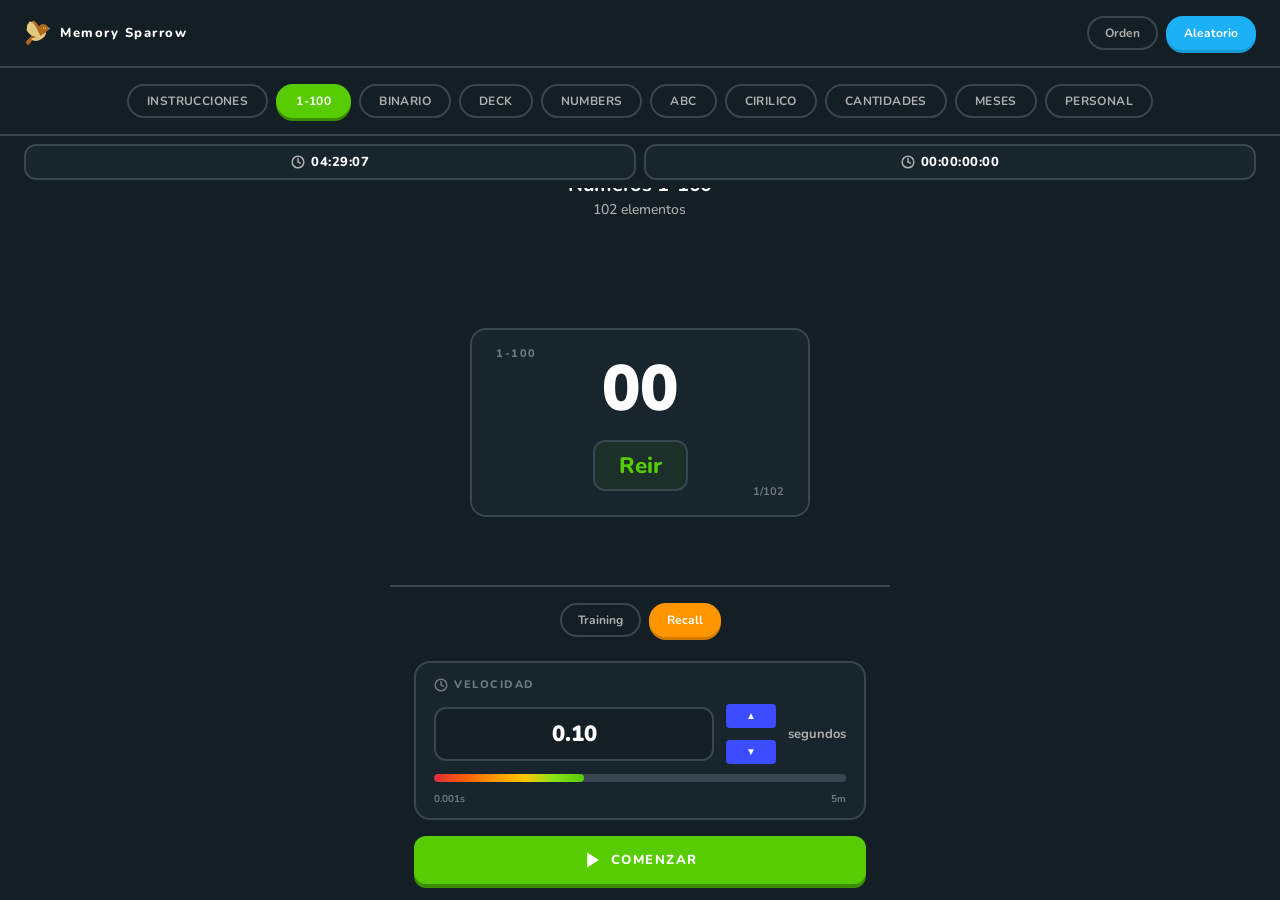
==== memory-plus-plus.html @ 6c444a7f "Memory Sparrow — sistema de memorización con gamificación Características principales: - Módulo 1-10" ====
<!DOCTYPE html>
<html lang="es">
<head>
<meta charset="UTF-8">
<meta name="viewport" content="width=device-width, initial-scale=1.0, user-scalable=no">
<title>Memory Sparrow</title>
<link rel="stylesheet" href="css/style.css">
</head>
<body>

<div class="app">

  <div class="top-bar">
    <div class="top-bar-brand">
      <img src="synaptic.svg" class="logo-icon" width="28" height="28" alt="">
      <span class="logo-text">Memory Sparrow</span>
    </div>
    <div class="top-bar-pills">
      <button class="mode-pill" id="modeOrden">Orden</button>
      <button class="mode-pill active" id="modeAleatorio">Aleatorio</button>
    </div>
  </div>

  <nav class="category-pills">
    <button class="cat-pill" data-set="instructions">Instrucciones</button>
    <button class="cat-pill active" data-set="1-100">1-100</button>
    <button class="cat-pill" data-set="binario">Binario</button>
    <button class="cat-pill" data-set="deck">Deck</button>
    <button class="cat-pill" data-set="numbers">Numbers</button>
    <button class="cat-pill" data-set="abc">ABC</button>
    <button class="cat-pill" data-set="cirilico">Cirilico</button>
    <button class="cat-pill" data-set="cantidades">Cantidades</button>
    <button class="cat-pill" data-set="meses">Meses</button>
    <button class="cat-pill" data-set="personal">Personal</button>
  </nav>

  <div class="info-bar">
    <div class="info-module clock-module">
      <svg width="14" height="14" viewBox="0 0 24 24" fill="none" stroke="#AFAFAF" stroke-width="2.5" stroke-linecap="round" stroke-linejoin="round"><circle cx="12" cy="12" r="10"/><polyline points="12 6 12 12 16 14"/></svg>
      <span class="info-value" id="clockDisplay">00:00:00</span>
    </div>
    <div class="info-module timer-module">
      <svg width="14" height="14" viewBox="0 0 24 24" fill="none" stroke="#AFAFAF" stroke-width="2.5" stroke-linecap="round" stroke-linejoin="round"><circle cx="12" cy="12" r="10"/><line x1="12" y1="6" x2="12" y2="12"/><line x1="12" y1="12" x2="16" y2="14"/></svg>
      <span class="info-value" id="timerDisplay">00:00:00:00</span>
    </div>
  </div>

  <main class="content">
    <div class="lesson-header">
      <h2 class="lesson-title" id="lessonTitle">Selecciona un grupo</h2>
      <p class="lesson-subtitle" id="lessonSubtitle">para comenzar a memorizar</p>
    </div>
    <div class="numbers-config" id="numbersConfig" style="display:none">
      <div class="config-row">
        <label class="config-label">Cantidad</label>
        <input type="number" class="config-input" id="numCount" value="5" min="1" max="100" inputmode="numeric">
      </div>
      <div class="config-row">
        <label class="config-label">Desde</label>
        <input type="number" class="config-input" id="numFrom" value="1" min="0" inputmode="numeric">
      </div>
      <div class="config-row">
        <label class="config-label">Hasta</label>
        <input type="number" class="config-input" id="numTo" value="69" min="1" inputmode="numeric">
      </div>
    </div>
    <div class="binario-config" id="binarioConfig" style="display:none">
      <div class="config-row">
        <label class="config-label">Cantidad</label>
        <input type="number" class="config-input" id="binCount" value="5" min="1" max="50" inputmode="numeric">
      </div>
    </div>
    <div class="personal-config" id="personalConfig" style="display:none">
      <textarea class="personal-textarea" id="personalTextarea" rows="3" placeholder="Pega tus palabras... (coma, espacio o salto de línea)"></textarea>
    </div>
    <div class="instructions-table" id="instructionsTable" style="display:none">
      <table>
        <thead><tr><th>#</th><th>Consonantes</th></tr></thead>
        <tbody>
          <tr><td>0</td><td>R (rr)</td></tr>
          <tr><td>1</td><td>T · D</td></tr>
          <tr><td>2</td><td>N · Ñ</td></tr>
          <tr><td>3</td><td>M</td></tr>
          <tr><td>4</td><td>C · K · Q</td></tr>
          <tr><td>5</td><td>L · LL</td></tr>
          <tr><td>6</td><td>S · Z · C (ce, ci)</td></tr>
          <tr><td>7</td><td>F · J · G (ge, gi)</td></tr>
          <tr><td>8</td><td>CH · G (ga, go, gu)</td></tr>
          <tr><td>9</td><td>V · B · P</td></tr>
        </tbody>
      </table>
    </div>
    <div class="card-wrapper" id="cardContainer">
      <div class="empty-state" id="emptyState">
        <svg width="48" height="48" viewBox="0 0 24 24" fill="none" stroke="#37464F" stroke-width="2" stroke-linecap="round" stroke-linejoin="round"><path d="M13 2L3 14h6l-2 8 10-12h-6l2-8z"/></svg>
        <span>Toca una categoría</span>
      </div>
    </div>
    <button class="resultado-btn" id="resultadoBtn" style="display:none">RESULTADO</button>
  </main>

  <div class="bottom-controls">
    <div class="mode-bar">
      <button class="mode-pill" id="modeTraining">Training</button>
      <button class="mode-pill active" id="modeRecall">Recall</button>
    </div>
    <div class="speed-box">
      <div class="speed-label-row">
        <svg class="speed-icon-small" width="14" height="14" viewBox="0 0 24 24" fill="none" stroke="#AFAFAF" stroke-width="2.5" stroke-linecap="round"><circle cx="12" cy="12" r="10"/><polyline points="12 6 12 12 16 14"/></svg>
        <span class="speed-title">VELOCIDAD</span>
      </div>
      <div class="speed-input-row">
        <input type="text" class="speed-input" id="speedInput" value="0.10" inputmode="decimal" autocomplete="off">
        <div class="speed-arrows">
          <button class="speed-arrow" id="speedUp">▲</button>
          <button class="speed-arrow" id="speedDown">▼</button>
        </div>
        <span class="speed-unit">segundos</span>
      </div>
      <div class="speed-bar">
        <div class="speed-fill" id="speedFill"></div>
      </div>
      <div class="speed-limits">
        <span>0.001s</span>
        <span>5m</span>
      </div>
    </div>
    <button class="duo-btn play-btn" id="pauseBtn">
      <svg class="btn-icon" width="20" height="20" viewBox="0 0 24 24" fill="currentColor"><polygon points="5 3 19 12 5 21 5 3"/></svg>
      <span class="btn-label">COMENZAR</span>
    </button>
  </div>

</div>

<script src="js/script.js"></script>
</body>
</html>
---- css/style.css ----
@import url('https://fonts.googleapis.com/css2?family=Nunito:wght@400;500;600;700;800;900&display=swap');

:root {
  --bg: #131F24;
  --bg-card: #18252C;
  --border: #37464F;
  --text: #FFFFFF;
  --text-muted: #AFAFAF;
  --text-dim: #6B7B83;
  --green: #58CC02;
  --green-dark: #46A302;
  --green-shadow: #3C8C00;
  --blue: #1CB0F6;
  --blue-dark: #189AD6;
  --orange: #FF9600;
  --sp-xs: 4px;
  --sp-sm: 8px;
  --sp-md: 16px;
  --sp-lg: 24px;
  --radius-sm: 8px;
  --radius-md: 12px;
  --radius-lg: 16px;
  --radius-pill: 999px;
}

*, *::before, *::after { margin:0; padding:0; box-sizing:border-box; }
html, body { height:100%; overflow:hidden; }

body {
  font-family: 'Nunito', 'Segoe UI', system-ui, sans-serif;
  background: var(--bg);
  color: var(--text);
  width: 100%;
  -webkit-tap-highlight-color: transparent;
}

.app {
  display: flex; flex-direction: column;
  height: 100vh;
}

/* ========== TOP BAR ========== */
.top-bar {
  display: flex; align-items: center; justify-content: space-between;
  padding: var(--sp-md) var(--sp-lg);
  border-bottom: 2px solid var(--border);
}

.top-bar-brand {
  display: flex; align-items: center; gap: var(--sp-sm);
}

.logo-icon {
  flex-shrink: 0;
}

.logo-text {
  font-weight: 800;
  font-size: 13px;
  letter-spacing: 1.5px;
  color: var(--text);
}

.top-bar-pills {
  display: flex; gap: var(--sp-sm);
}

.mode-pill {
  display: flex; align-items: center; justify-content: center;
  height: 34px;
  padding: 0 16px;
  border-radius: var(--radius-pill);
  border: 2px solid var(--border);
  background: transparent;
  font-weight: 700;
  font-size: 12px;
  color: var(--text-muted);
  cursor: pointer;
  font-family: 'Nunito', sans-serif;
  transition: background 0.15s ease, border-color 0.15s ease, color 0.15s ease, box-shadow 0.15s ease;
  white-space: nowrap;
  box-shadow: 0 3px 0 transparent;
}

.mode-pill.active {
  background: var(--blue);
  border-color: var(--blue);
  color: #fff;
  box-shadow: 0 3px 0 var(--blue-dark);
}

.mode-pill.active:active {
  transform: translateY(3px);
  box-shadow: 0 0 0 var(--blue-dark);
}

/* ========== MODE BAR ========== */
.mode-bar {
  display: flex; gap: var(--sp-sm);
  justify-content: center;
  margin-bottom: 0.5em;
}

.mode-bar .mode-pill.active {
  background: var(--orange);
  border-color: var(--orange);
  box-shadow: 0 3px 0 #D47A00;
  color: #fff;
}

.mode-bar .mode-pill.active:active {
  box-shadow: 0 0 0 #D47A00;
}

/* ========== CATEGORY PILLS ========== */
.category-pills {
    display: flex;
    gap: var(--sp-sm);
    padding: 1em;
    overflow-x: auto;
    scrollbar-width: none;
    -ms-overflow-style: none;
    border-bottom: 2px solid var(--border);
    flex-wrap: nowrap;
    flex-direction: row;
    align-content: center;
    align-items: unset;
}

.category-pills::-webkit-scrollbar { display:none; }

.cat-pill {
  display: flex;
  align-items: center;
  justify-content: center;
  height: 34px;
  padding: 0 18px;
  background: transparent;
  border: 2px solid var(--border);
  color: var(--text-muted);
  border-radius: var(--radius-pill);
  font-size: 12px;
  font-weight: 700;
  text-transform: uppercase;
  letter-spacing: 0.4px;
  cursor: pointer;
  white-space: nowrap;
  transition: background 0.15s ease, border-color 0.15s ease, color 0.15s ease;
  user-select: none;
  font-family: 'Nunito', sans-serif;
  flex-shrink: 0;
  -webkit-tap-highlight-color: transparent;
  box-shadow: 0 3px 0 transparent;
}

.cat-pill:hover {
  background: rgba(255,255,255,0.04);
}

.cat-pill.active {
  background: var(--green);
  border-color: var(--green);
  color: #fff;
  box-shadow: 0 3px 0 var(--green-shadow);
}

/* ========== INFO BAR ========== */
.info-bar {
  display: flex;
  gap: var(--sp-sm);
  padding: 8px var(--sp-lg);
}

.info-module {
  flex: 1;
  display: flex; align-items: center; gap: 6px;
  background: var(--bg-card);
  border: 2px solid var(--border);
  border-radius: var(--radius-md);
  padding: 7px 12px;
  justify-content: center;
}

.info-value {
  font-weight: 800;
  font-size: 13px;
  color: var(--text);
  font-variant-numeric: tabular-nums;
  letter-spacing: 0.5px;
}

/* ========== CONTENT AREA ========== */
.content {
  flex: 1;
  display: flex; flex-direction: column;
  align-items: center; justify-content: center;
  padding: var(--sp-lg);
  gap: var(--sp-lg);
  overflow-y: auto;
}

.content.no-center {
  justify-content: flex-start;
  padding-bottom: 2em;
}

.lesson-header {
  text-align: center;
}

.lesson-title {
  font-weight: 700;
  font-size: 20px;
  letter-spacing: -0.3px;
  color: var(--text);
}

.lesson-subtitle {
  font-weight: 500;
  font-size: 14px;
  color: var(--text-muted);
  margin-top: 2px;
}

.numbers-config {
  display: flex; gap: var(--sp-sm);
  width: 100%; max-width: 340px;
  padding: 0 4px;
}

.config-row {
  display: flex; flex-direction: column;
  align-items: center; gap: 2px;
  flex: 1;
}

.config-label {
  font-weight: 800;
  font-size: 10px;
  letter-spacing: 1px;
  color: var(--text-dim);
  text-transform: uppercase;
}

.config-input {
  width: 100%;
  background: var(--bg-card);
  border: 2px solid var(--border);
  border-radius: var(--radius-md);
  padding: 8px 4px;
  font-size: 15px;
  font-weight: 800;
  color: var(--text);
  font-family: 'Nunito', sans-serif;
  text-align: center;
  outline: none;
  transition: border-color 0.15s;
}

.config-input:focus {
  border-color: var(--blue);
  box-shadow: 0 0 0 3px rgba(28,176,246,0.15);
}

.binario-config {
  display: flex; justify-content: center;
  width: 100%; max-width: 340px;
  padding: 0 4px;
}

.personal-config {
  width: 100%; max-width: 340px;
  padding: 0 4px;
}

.personal-textarea {
  width: 100%;
  background: var(--bg-card);
  border: 2px solid var(--border);
  border-radius: var(--radius-md);
  padding: 12px;
  font-size: 14px;
  font-weight: 600;
  color: var(--text);
  font-family: 'Nunito', sans-serif;
  outline: none;
  resize: vertical;
  transition: border-color 0.15s;
  min-height: 80px;
}

.personal-textarea:focus {
  border-color: var(--green);
  box-shadow: 0 0 0 3px rgba(88,204,2,0.15);
}

.personal-textarea::placeholder {
  color: var(--text-dim);
  font-weight: 500;
}

.instructions-table {
  width: 100%; max-width: 340px;
  padding: 0 4px;
}

.instructions-table table {
  width: 100%;
  border-collapse: collapse;
  background: var(--bg-card);
  border: 2px solid var(--border);
  border-radius: var(--radius-lg);
  overflow: hidden;
}

.instructions-table th,
.instructions-table td {
  padding: 8px 14px;
  text-align: left;
  font-weight: 700;
  font-size: 13px;
  border-bottom: 1px solid var(--border);
}

.instructions-table th {
  background: rgba(88,204,2,0.1);
  color: var(--green);
  font-weight: 800;
  font-size: 11px;
  text-transform: uppercase;
  letter-spacing: 1px;
}

.instructions-table th:first-child,
.instructions-table td:first-child {
  text-align: center;
  width: 40px;
  color: var(--green);
  font-weight: 900;
}

.instructions-table td:last-child {
  color: var(--text);
}

.instructions-table tr:last-child td {
  border-bottom: none;
}

.card-wrapper {
  position: relative;
  width: 300px;
  min-height: 200px;
  height: auto;
  max-width: 92vw;
  max-height: none;
  display: flex; align-items: center; justify-content: center;
  flex-shrink: 0;
}

.card {
  position: relative;
  width: 100%;
  height: auto;
  min-height: 180px;
  max-width: 340px;
  background: var(--bg-card);
  border: 2px solid var(--border);
  border-radius: var(--radius-lg);
  display: flex; flex-direction: column;
  align-items: center; justify-content: center;
  gap: var(--sp-md);
  opacity: 0;
  transition: opacity 0.15s ease;
  pointer-events: none;
  padding: 24px 20px;
}

.card.visible {
  opacity: 1;
  pointer-events: auto;
}

.card-top {
  font-size: 3.5rem;
  font-weight: 900;
  color: var(--text);
  line-height: 1.1;
  text-align: center;
  word-break: break-word;
  overflow-wrap: break-word;
  max-width: 100%;
}

.card-bottom {
  font-size: 1.3rem;
  font-weight: 800;
  color: var(--green);
  text-align: center;
  padding: 8px 24px;
  border: 2px solid var(--border);
  border-radius: var(--radius-md);
  background: rgba(88,204,2,0.06);
}

.card-label {
  position: absolute; top: var(--sp-md); left: var(--sp-lg);
  font-size: 11px; font-weight: 800;
  color: var(--text-dim);
  letter-spacing: 1.5px;
  text-transform: uppercase;
}

.card-index {
  position: absolute; bottom: var(--sp-md); right: var(--sp-lg);
  font-size: 11px; font-weight: 700;
  color: var(--text-dim);
}

.empty-state {
  display: flex; flex-direction: column;
  align-items: center; gap: var(--sp-md);
  position: absolute;
}

.empty-state span {
  font-weight: 600;
  font-size: 14px;
  color: var(--text-dim);
}

.empty-state svg {
  opacity: 0.3;
}

/* ========== RESULTADO BUTTON ========== */
.resultado-btn {
  display: flex; align-items: center; justify-content: center;
  background: var(--orange);
  color: #fff;
  border: none;
  border-radius: var(--radius-md);
  padding: 12px 24px;
  font-weight: 800;
  font-size: 13px;
  text-transform: uppercase;
  letter-spacing: 1.5px;
  cursor: pointer;
  box-shadow: 0 4px 0 #D47A00;
  transition: all 0.1s ease;
  font-family: 'Nunito', sans-serif;
  -webkit-tap-highlight-color: transparent;
  user-select: none;
  margin-top: 8px;
}

.resultado-btn:active {
  transform: translateY(4px);
  box-shadow: 0 0 0 #D47A00;
}

/* ========== BOTTOM CONTROLS ========== */
.bottom-controls {
  padding: var(--sp-md) var(--sp-lg);
  border-top: 2px solid var(--border);
  display: flex; flex-direction: column;
  gap: var(--sp-md);
}

.speed-box {
  background: var(--bg-card);
  border: 2px solid var(--border);
  border-radius: var(--radius-lg);
  padding: 14px 18px 12px;
  display: flex; flex-direction: column;
  gap: 10px;
}

.speed-label-row {
  display: flex; align-items: center; gap: 6px;
  margin-bottom: 2px;
}

.speed-icon-small {
  flex-shrink: 0;
  opacity: 0.6;
}

.speed-title {
  font-weight: 800;
  font-size: 11px;
  letter-spacing: 1.5px;
  color: var(--text-dim);
  text-transform: uppercase;
}

.speed-input-row {
  display: flex; align-items: center; gap: var(--sp-sm);
}

.speed-input {
  flex: 1;
  background: var(--bg);
  border: 2px solid var(--border);
  border-radius: var(--radius-md);
  padding: 10px 14px;
  font-size: 22px;
  font-weight: 900;
  color: var(--text);
  font-family: 'Nunito', sans-serif;
  text-align: center;
  outline: none;
  transition: border-color 0.15s;
  font-variant-numeric: tabular-nums;
  min-width: 0;
}

.speed-input:focus {
  border-color: var(--green);
  box-shadow: 0 0 0 3px rgba(88,204,2,0.15);
}

.speed-unit {
  font-weight: 700;
  font-size: 13px;
  color: var(--text-muted);
  white-space: nowrap;
}

.speed-arrows {
  display: flex; flex-direction: column;
  gap: 12px;
  margin: 0 4px;
}

.speed-arrow {
  background: #3c4dff;
  color: #fff;
  border: none;
  border-radius: 4px;
  width: 5em; height: 24px;
  font-size: 10px;
  cursor: pointer;
  display: flex; align-items: center; justify-content: center;
  padding: 0;
  line-height: 1;
  transition: all 0.1s ease;
  font-family: 'Nunito', sans-serif;
  -webkit-tap-highlight-color: transparent;
}

.speed-arrow:active {
  transform: scale(0.9);
  opacity: 0.85;
}

.speed-bar {
  position: relative;
  height: 8px;
  background: var(--border);
  border-radius: 4px;
  overflow: hidden;
}

.speed-fill {
  position: absolute;
  left: 0; top: 0; bottom: 0;
  background: linear-gradient(90deg, #E12B44, #FF5C00, #FF9600, #FFC800, #89E219, #58CC02);
  border-radius: 4px;
  transition: width 0.15s ease;
  width: 0%;
}

.speed-limits {
  display: flex; justify-content: space-between;
  font-size: 10px; font-weight: 700;
  color: var(--text-dim);
}

/* ========== DUO 3D BUTTON ========== */
.duo-btn {
  display: flex; align-items: center; justify-content: center;
  gap: var(--sp-sm);
  background: var(--green);
  color: #fff;
  border: none;
  border-radius: var(--radius-md);
  padding: 14px 24px;
  font-weight: 800;
  font-size: 13px;
  text-transform: uppercase;
  letter-spacing: 1.5px;
  cursor: pointer;
  box-shadow: 0 4px 0 var(--green-shadow);
  transition: all 0.1s ease;
  font-family: 'Nunito', sans-serif;
  width: 100%;
  -webkit-tap-highlight-color: transparent;
  user-select: none;
}

.duo-btn:active {
  transform: translateY(4px);
  box-shadow: 0 0 0 var(--green-shadow);
}

.duo-btn.paused {
  background: var(--orange);
  box-shadow: 0 4px 0 #D47A00;
}

.duo-btn.paused:active {
  box-shadow: 0 0 0 #D47A00;
}

.duo-btn .btn-icon { flex-shrink: 0; }
.duo-btn .btn-label { white-space: nowrap; }

/* ========== RESPONSIVE ========== */
@media (min-width: 600px) {
  .card-wrapper { width: 340px; height: 360px; }
  .card-top { font-size: 4rem; }
  .card-bottom { font-size: 1.4rem; }
}

@media (min-width: 900px) {
  .category-pills { justify-content: center; }
  .bottom-controls {
    max-width: 500px; margin: 0 auto; width: 100%;
  }
}
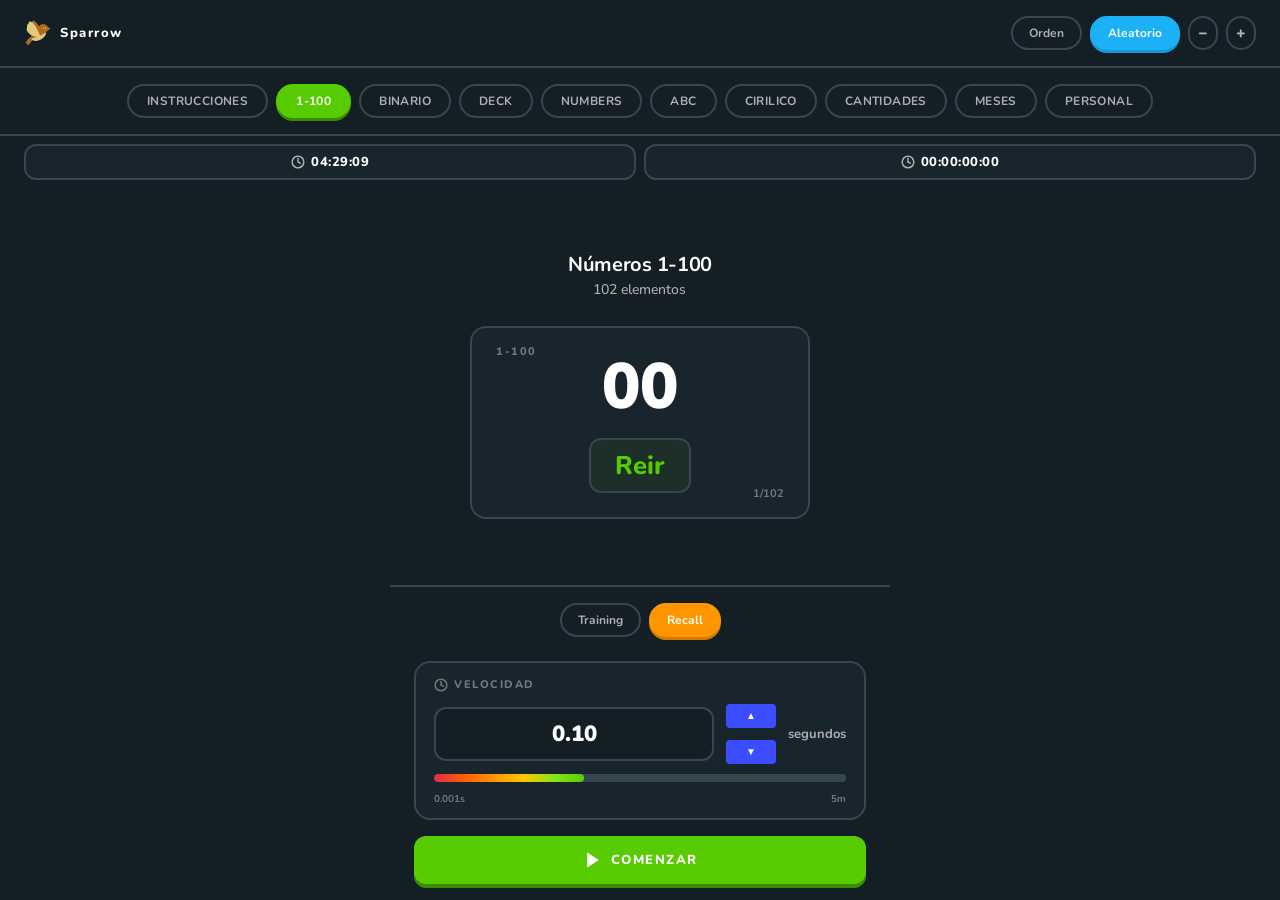
==== commit f8116e27: "Sparrow v2 — Recall interactivo, Binario reformateado, control de fuente y mejoras móviles ### Recal" ====
--- a/memory-plus-plus.html
+++ b/memory-plus-plus.html
@@ -3,7 +3,7 @@
 <head>
 <meta charset="UTF-8">
 <meta name="viewport" content="width=device-width, initial-scale=1.0, user-scalable=no">
-<title>Memory Sparrow</title>
+<title>Sparrow</title>
 <link rel="stylesheet" href="css/style.css">
 </head>
 <body>
@@ -13,11 +13,13 @@
   <div class="top-bar">
     <div class="top-bar-brand">
       <img src="synaptic.svg" class="logo-icon" width="28" height="28" alt="">
-      <span class="logo-text">Memory Sparrow</span>
+      <span class="logo-text">Sparrow</span>
     </div>
     <div class="top-bar-pills">
       <button class="mode-pill" id="modeOrden">Orden</button>
       <button class="mode-pill active" id="modeAleatorio">Aleatorio</button>
+      <button class="mode-pill font-pill" id="fontDown">−</button>
+      <button class="mode-pill font-pill" id="fontUp">+</button>
     </div>
   </div>
 
@@ -61,7 +63,7 @@
       </div>
       <div class="config-row">
         <label class="config-label">Hasta</label>
-        <input type="number" class="config-input" id="numTo" value="69" min="1" inputmode="numeric">
+        <input type="number" class="config-input" id="numTo" value="100" min="1" inputmode="numeric">
       </div>
     </div>
     <div class="binario-config" id="binarioConfig" style="display:none">
@@ -96,7 +98,10 @@
         <span>Toca una categoría</span>
       </div>
     </div>
-    <button class="resultado-btn" id="resultadoBtn" style="display:none">RESULTADO</button>
+    <div class="recall-compare" id="recallCompare" style="display:none">
+      <input type="text" class="recall-input" id="recallInput" placeholder="Escribe lo que recuerdas..." autocomplete="off">
+      <button class="compare-btn" id="compareBtn">COMPARAR</button>
+    </div>
   </main>
 
   <div class="bottom-controls">
--- a/css/style.css
+++ b/css/style.css
@@ -24,7 +24,7 @@
 }
 
 *, *::before, *::after { margin:0; padding:0; box-sizing:border-box; }
-html, body { height:100%; overflow:hidden; }
+html, body { height:100%; overflow-x:hidden; }
 
 body {
   font-family: 'Nunito', 'Segoe UI', system-ui, sans-serif;
@@ -36,7 +36,7 @@
 
 .app {
   display: flex; flex-direction: column;
-  height: 100vh;
+  min-height: 100%;
 }
 
 /* ========== TOP BAR ========== */
@@ -90,8 +90,15 @@
 }
 
 .mode-pill.active:active {
-  transform: translateY(3px);
   box-shadow: 0 0 0 var(--blue-dark);
+}
+
+.font-pill {
+  width: 30px;
+  padding: 0;
+  text-align: center;
+  font-size: 16px;
+  font-weight: 900;
 }
 
 /* ========== MODE BAR ========== */
@@ -348,6 +355,7 @@
 }
 
 .card-wrapper {
+  --card-font-size: 4em;
   position: relative;
   width: 300px;
   min-height: 200px;
@@ -371,7 +379,7 @@
   align-items: center; justify-content: center;
   gap: var(--sp-md);
   opacity: 0;
-  transition: opacity 0.15s ease;
+  transition: opacity 0.15s ease, background 0.2s ease, border-color 0.2s ease;
   pointer-events: none;
   padding: 24px 20px;
 }
@@ -382,7 +390,7 @@
 }
 
 .card-top {
-  font-size: 3.5rem;
+  font-size: var(--card-font-size);
   font-weight: 900;
   color: var(--text);
   line-height: 1.1;
@@ -393,7 +401,7 @@
 }
 
 .card-bottom {
-  font-size: 1.3rem;
+  font-size: calc(var(--card-font-size) * 0.4);
   font-weight: 800;
   color: var(--green);
   text-align: center;
@@ -433,30 +441,89 @@
   opacity: 0.3;
 }
 
-/* ========== RESULTADO BUTTON ========== */
-.resultado-btn {
-  display: flex; align-items: center; justify-content: center;
-  background: var(--orange);
+.recall-compare {
+  display: flex; gap: var(--sp-sm);
+  width: 100%; max-width: 340px;
+  margin-top: 8px;
+}
+
+.recall-input {
+  flex: 1;
+  background: var(--bg-card);
+  border: 2px solid var(--border);
+  border-radius: var(--radius-md);
+  padding: 10px 12px;
+  font-size: 14px;
+  font-weight: 700;
+  color: var(--text);
+  font-family: 'Nunito', sans-serif;
+  outline: none;
+  transition: border-color 0.15s;
+  min-width: 0;
+}
+
+.recall-input:focus {
+  border-color: var(--blue);
+  box-shadow: 0 0 0 3px rgba(28,176,246,0.15);
+}
+
+.compare-btn {
+  background: var(--blue);
   color: #fff;
   border: none;
   border-radius: var(--radius-md);
-  padding: 12px 24px;
-  font-weight: 800;
-  font-size: 13px;
+  padding: 0 16px;
+  font-weight: 800;
+  font-size: 12px;
   text-transform: uppercase;
-  letter-spacing: 1.5px;
+  letter-spacing: 1px;
   cursor: pointer;
-  box-shadow: 0 4px 0 #D47A00;
+  box-shadow: 0 4px 0 var(--blue-dark);
   transition: all 0.1s ease;
   font-family: 'Nunito', sans-serif;
+  white-space: nowrap;
   -webkit-tap-highlight-color: transparent;
-  user-select: none;
-  margin-top: 8px;
-}
-
-.resultado-btn:active {
-  transform: translateY(4px);
-  box-shadow: 0 0 0 #D47A00;
+}
+
+.compare-btn:active {
+  box-shadow: 0 1px 0 var(--blue-dark);
+}
+
+.card.correct {
+  background: #2D8B2D;
+  border-color: #58CC02;
+}
+
+.card.incorrect {
+  background: #8B2D2D;
+  border-color: #E12B44;
+}
+
+.card.correct .card-top,
+.card.correct .card-bottom {
+  color: #fff !important;
+}
+
+.card.incorrect .card-top,
+.card.incorrect .card-bottom {
+  color: #fff !important;
+}
+
+.card-divider {
+  width: 60%;
+  height: 2px;
+  background: rgba(255,255,255,0.3);
+  margin: 4px 0;
+  border-radius: 1px;
+}
+
+.card-wrong {
+  font-size: calc(var(--card-font-size) * 0.35);
+  font-weight: 700;
+  color: #FF6B6B;
+  text-align: center;
+  padding: 0 12px;
+  word-break: break-word;
 }
 
 /* ========== BOTTOM CONTROLS ========== */
@@ -597,11 +664,11 @@
   width: 100%;
   -webkit-tap-highlight-color: transparent;
   user-select: none;
+  touch-action: manipulation;
 }
 
 .duo-btn:active {
-  transform: translateY(4px);
-  box-shadow: 0 0 0 var(--green-shadow);
+  box-shadow: 0 1px 0 var(--green-shadow);
 }
 
 .duo-btn.paused {
@@ -610,7 +677,7 @@
 }
 
 .duo-btn.paused:active {
-  box-shadow: 0 0 0 #D47A00;
+  box-shadow: 0 1px 0 #D47A00;
 }
 
 .duo-btn .btn-icon { flex-shrink: 0; }
@@ -618,9 +685,7 @@
 
 /* ========== RESPONSIVE ========== */
 @media (min-width: 600px) {
-  .card-wrapper { width: 340px; height: 360px; }
-  .card-top { font-size: 4rem; }
-  .card-bottom { font-size: 1.4rem; }
+  .card-wrapper { width: 340px; }
 }
 
 @media (min-width: 900px) {
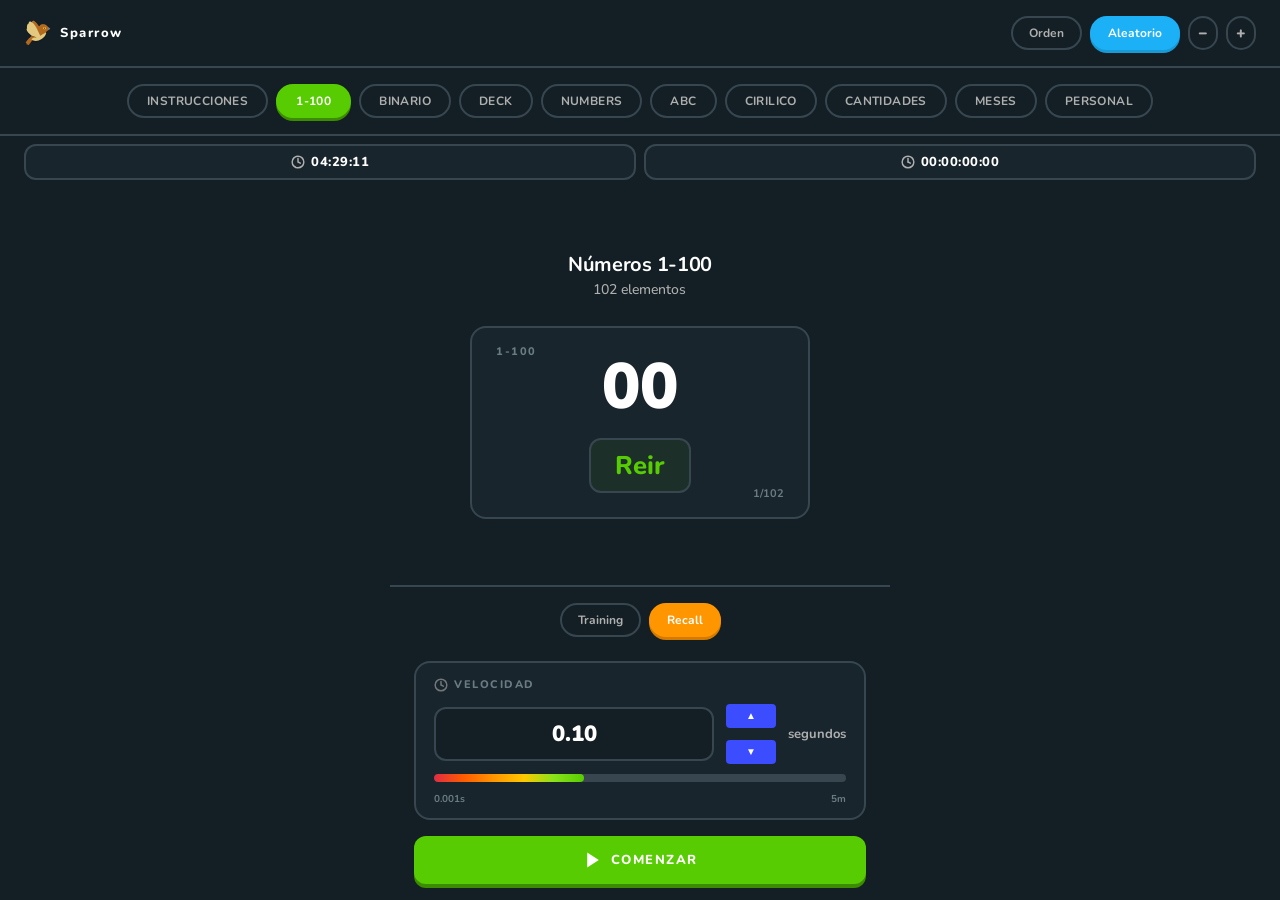
==== commit 733b927c: "Recall unificado + Deck configurable + Numbers/Binario agrupados - Recall: botón único COMPARAR/NEXT" ====
--- a/memory-plus-plus.html
+++ b/memory-plus-plus.html
@@ -55,11 +55,11 @@
     <div class="numbers-config" id="numbersConfig" style="display:none">
       <div class="config-row">
         <label class="config-label">Cantidad</label>
-        <input type="number" class="config-input" id="numCount" value="5" min="1" max="100" inputmode="numeric">
+        <input type="number" class="config-input" id="numCount" value="2" min="1" max="100" inputmode="numeric">
       </div>
       <div class="config-row">
         <label class="config-label">Desde</label>
-        <input type="number" class="config-input" id="numFrom" value="1" min="0" inputmode="numeric">
+        <input type="number" class="config-input" id="numFrom" value="0" min="0" inputmode="numeric">
       </div>
       <div class="config-row">
         <label class="config-label">Hasta</label>
@@ -70,6 +70,12 @@
       <div class="config-row">
         <label class="config-label">Cantidad</label>
         <input type="number" class="config-input" id="binCount" value="5" min="1" max="50" inputmode="numeric">
+      </div>
+    </div>
+    <div class="deck-config" id="deckConfig" style="display:none">
+      <div class="config-row">
+        <label class="config-label">Cantidad</label>
+        <input type="number" class="config-input" id="deckCount" value="1" min="1" max="52" inputmode="numeric">
       </div>
     </div>
     <div class="personal-config" id="personalConfig" style="display:none">
